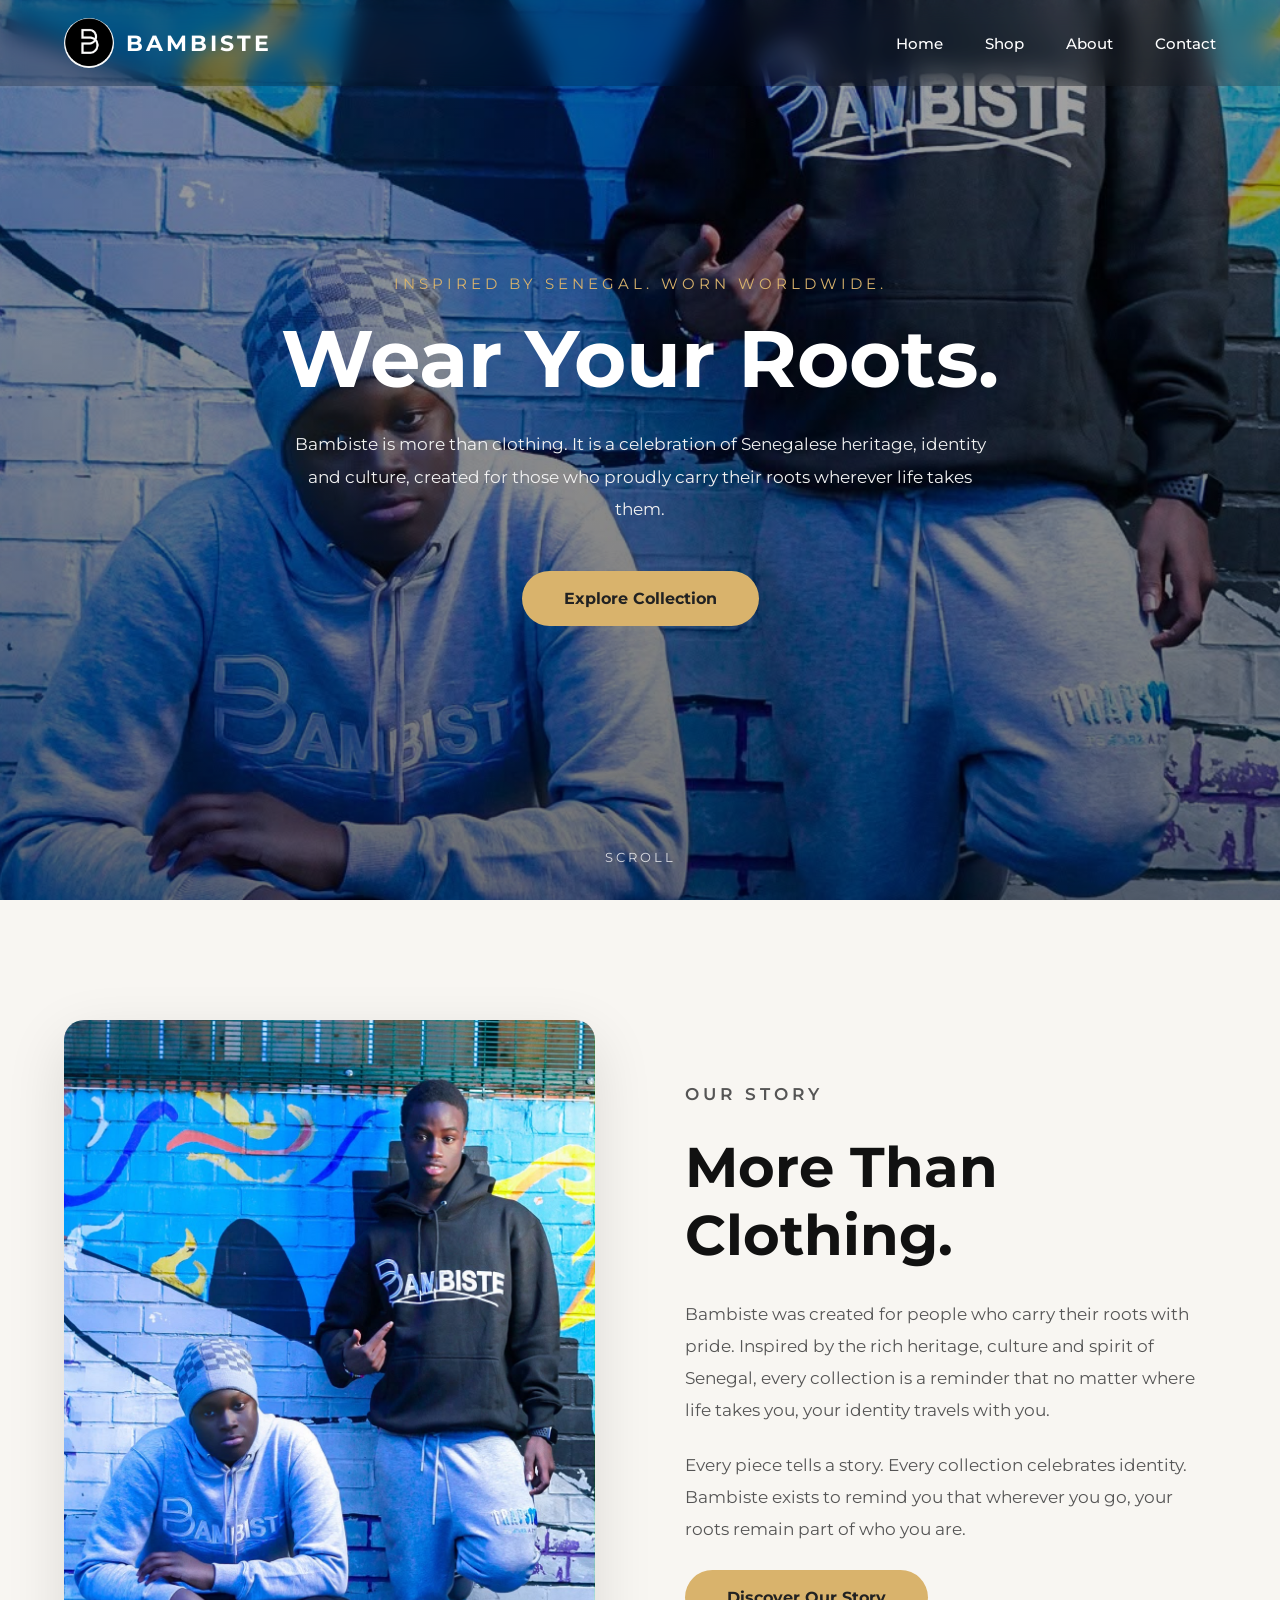
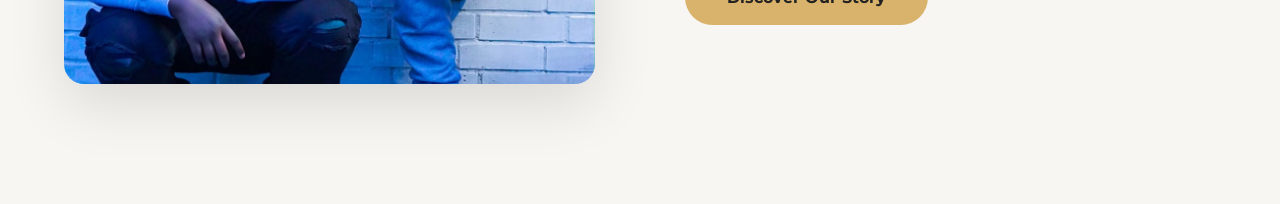
==== index.html @ e636d7ef "Add files via upload" ====
<!DOCTYPE html>
<html lang="en">

<head>

    <meta charset="UTF-8">
    <meta name="viewport" content="width=device-width, initial-scale=1.0">

    <title>Bambiste | Wear Your Roots</title>

    <link rel="stylesheet" href="style.css">

    <!-- Google Font -->
    <link rel="preconnect" href="https://fonts.googleapis.com">
    <link rel="preconnect" href="https://fonts.gstatic.com" crossorigin>

    <link href="https://fonts.googleapis.com/css2?family=Montserrat:wght@300;400;500;600;700;800&display=swap" rel="stylesheet">

</head>

<body>

    <!-- ==========================
         HEADER
    =========================== -->

    <header>

        <nav class="navbar">

            <a href="index.html" class="logo">

                <img src="logo.PNG" alt="Bambiste Logo">

                <span>BAMBISTE</span>

            </a>

            <ul class="nav-links">

                <li><a href="index.html">Home</a></li>

                <li><a href="shop.html">Shop</a></li>

                <li><a href="about.html">About</a></li>

                <li><a href="contact.html">Contact</a></li>

            </ul>

        </nav>

    </header>

    <main>

        <!-- ==========================
             HERO SECTION
        =========================== -->

        <section class="hero">

            <div class="hero-slider">

                <img src="pic10.JPG" class="active hero-top" alt="Bambiste Collection">

                <img src="pic9.JPG" class="hero-center" alt="Bambiste Collection">

                <img src="pic6.JPG" class="hero-left" alt="Bambiste Collection">

                <img src="pic2.JPG" class="hero-right" alt="Bambiste Collection">

            </div>

            <div class="hero-overlay"></div>

            <div class="hero-content">

                <p class="subtitle">
                    Inspired by Senegal. Worn Worldwide.
                </p>

                <h1>
                    Wear Your Roots.
                </h1>

                <p class="description">

                    Bambiste is more than clothing. It is a celebration of Senegalese heritage, identity and culture, created for those who proudly carry their roots wherever life takes them.

                </p>

                <a href="shop.html" class="btn">

                    Explore Collection

                </a>

            </div>

            <div class="scroll-indicator">

                Scroll

            </div>

        </section>

        <!-- ==========================
             OUR STORY
        =========================== -->

        <section class="story">

            <div class="story-container">

                <div class="story-image">

                    <img src="pic10.JPG" alt="Bambiste Story">

                </div>

                <div class="story-text">

                    <p class="section-subtitle">

                        OUR STORY

                    </p>

                    <h2>

                        More Than Clothing.

                    </h2>

                    <p>

                        Bambiste was created for people who carry their roots with pride. Inspired by the rich heritage, culture and spirit of Senegal, every collection is a reminder that no matter where life takes you, your identity travels with you.

                    </p>

                    <p>

                        Every piece tells a story. Every collection celebrates identity. Bambiste exists to remind you that wherever you go, your roots remain part of who you are.

                    </p>

                    <a href="about.html" class="btn">

                        Discover Our Story

                    </a>

                </div>

            </div>

        </section>

    </main>

    <script src="script.js"></script>

</body>

</html>
---- style.css ----
/* =====================================================
   BAMBISTE WEBSITE
   MAIN STYLESHEET
===================================================== */


/* =====================================================
   RESET
===================================================== */

*{
    margin:0;
    padding:0;
    box-sizing:border-box;
}

html{
    scroll-behavior:smooth;
}

body{
    font-family:'Montserrat',sans-serif;
    background:#f8f6f2;
    color:#222;
    overflow-x:hidden;
}

img{
    display:block;
    max-width:100%;
}

a{
    text-decoration:none;
}

ul{
    list-style:none;
}


/* =====================================================
   REUSABLE
===================================================== */

section{
    width:100%;
}

.btn{

    display:inline-flex;

    align-items:center;

    justify-content:center;

    padding:18px 42px;

    background:#d9b36c;

    color:#222;

    border-radius:50px;

    font-weight:700;

    transition:.35s ease;

}

.btn:hover{

    background:#fff;

    transform:translateY(-4px);

    box-shadow:0 12px 30px rgba(0,0,0,.15);

}


/* =====================================================
   HEADER
===================================================== */

header{

    position:fixed;

    top:0;
    left:0;

    width:100%;

    z-index:1000;

    background:rgba(0,0,0,.18);

    backdrop-filter:blur(12px);

    transition:.35s ease;

}

.navbar{

    width:90%;

    max-width:1300px;

    margin:auto;

    display:flex;

    justify-content:space-between;

    align-items:center;

    padding:18px 0;

}


/* =====================================================
   LOGO
===================================================== */

.logo{

    display:flex;

    align-items:center;

    gap:12px;

    color:#fff;

    font-size:1.35rem;

    font-weight:700;

    letter-spacing:3px;

}

.logo img{

    width:50px;

    height:50px;

    object-fit:cover;

    border-radius:50%;

    transition:.35s ease;

}

.logo:hover img{

    transform:rotate(8deg) scale(1.08);

}


/* =====================================================
   NAVIGATION
===================================================== */

.nav-links{

    display:flex;

    align-items:center;

    gap:42px;

}

.nav-links a{

    position:relative;

    color:#fff;

    font-size:.95rem;

    font-weight:500;

    transition:.3s ease;

}

.nav-links a:hover{

    color:#d9b36c;

}

.nav-links a::after{

    content:"";

    position:absolute;

    left:0;

    bottom:-6px;

    width:0;

    height:2px;

    background:#d9b36c;

    transition:.3s;

}

.nav-links a:hover::after{

    width:100%;

}


/* =====================================================
   HERO
===================================================== */

.hero{

    position:relative;

    min-height:100vh;

    display:flex;

    justify-content:center;

    align-items:center;

    overflow:hidden;

}


/* =====================================================
   HERO SLIDER
===================================================== */

.hero-slider{

    position:absolute;

    inset:0;

}

.hero-slider img{

    position:absolute;

    inset:0;

    width:100%;

    height:100%;

    object-fit:cover;

    object-position:center center;

    opacity:0;

    transform:scale(1);

    transition:
        opacity 1.2s ease,
        transform 6s ease;

}

.hero-slider img.active{

    opacity:1;

    transform:scale(1.06);

}


/* Individual image positioning */

.hero-top{

    object-position:center 15%;

}

.hero-center{

    object-position:center center;

}

.hero-left{

    object-position:left center;

}

.hero-right{

    object-position:right center;

}


/* =====================================================
   HERO OVERLAY
===================================================== */

.hero-overlay{

    position:absolute;

    inset:0;

    background:linear-gradient(

        rgba(0,0,0,.35),

        rgba(0,0,0,.55)

    );

}


/* =====================================================
   HERO CONTENT
===================================================== */

.hero-content{

    position:relative;

    z-index:5;

    width:90%;

    max-width:850px;

    text-align:center;

    color:#fff;

}

.subtitle{

    margin-bottom:22px;

    color:#d9b36c;

    font-size:.95rem;

    letter-spacing:4px;

    text-transform:uppercase;

}

.hero h1{

    font-size:clamp(3rem,7vw,5rem);

    line-height:1.1;

    margin-bottom:25px;

}

.description{

    max-width:700px;

    margin:0 auto 45px;

    line-height:1.9;

    font-size:1.08rem;

    color:#f2f2f2;

}


/* =====================================================
   SCROLL INDICATOR
===================================================== */

.scroll-indicator{

    position:absolute;

    bottom:35px;

    left:50%;

    transform:translateX(-50%);

    color:#fff;

    font-size:.8rem;

    letter-spacing:3px;

    text-transform:uppercase;

    z-index:5;

    opacity:.8;

}

/* =====================================================
   OUR STORY
===================================================== */

.story{

    padding:120px 0;

    background:#f8f6f2;

}

.story-container{

    width:90%;

    max-width:1300px;

    margin:auto;

    display:grid;

    grid-template-columns:1fr 1fr;

    gap:90px;

    align-items:center;

}

.story-image{

    position:relative;

    overflow:hidden;

    border-radius:20px;

    box-shadow:0 20px 60px rgba(0,0,0,.12);

}

.story-image img{

    width:100%;

    aspect-ratio:4/5;

    object-fit:cover;

    object-position:center top;

    transition:transform .7s ease;

}

.story-image:hover img{

    transform:scale(1.05);

}

.story-text{

    max-width:560px;

}

.section-subtitle{

    display:inline-block;

    color:#d9b36c;

    text-transform:uppercase;

    letter-spacing:4px;

    font-size:.9rem;

    font-weight:600;

    margin-bottom:18px;

}

.story-text h2{

    font-size:clamp(2.5rem,5vw,3.5rem);

    color:#111;

    line-height:1.2;

    margin-bottom:30px;

}

.story-text p{

    color:#555;

    font-size:1.05rem;

    line-height:1.9;

    margin-bottom:24px;

}


/* =====================================================
   FUTURE SECTIONS
===================================================== */

.section{

    padding:120px 0;

}

.container{

    width:90%;

    max-width:1300px;

    margin:auto;

}


/* =====================================================
   SCROLLBAR
===================================================== */

::-webkit-scrollbar{

    width:10px;

}

::-webkit-scrollbar-track{

    background:#efefef;

}

::-webkit-scrollbar-thumb{

    background:#d9b36c;

    border-radius:20px;

}

::-webkit-scrollbar-thumb:hover{

    background:#bf9850;

}


/* =====================================================
   SELECTION
===================================================== */

::selection{

    background:#d9b36c;

    color:#fff;

}

/* =====================================================
   ABOUT PAGE
===================================================== */

/* ==========================
   ABOUT HERO
========================== */

.about-hero{

    position:relative;

    min-height:75vh;

    display:flex;

    justify-content:center;

    align-items:center;

    text-align:center;

    color:#fff;

    background:
    linear-gradient(rgba(0,0,0,.55),rgba(0,0,0,.55)),
    url("images/about/about-hero.jpg") center center/cover;

}

.about-content{

    width:90%;

    max-width:850px;

    position:relative;

    z-index:2;

}

.about-content h1{

    font-size:clamp(3rem,7vw,5rem);

    line-height:1.15;

    margin:25px 0;

}

.about-content p{

    font-size:1.1rem;

    line-height:1.9;

    color:#f4f4f4;

}

/* ==========================
   ABOUT STORY
========================== */

.about-story{

    padding:120px 0;

}

.about-grid{

    display:grid;

    grid-template-columns:1fr 1fr;

    gap:80px;

    align-items:center;

}

.about-image{

    overflow:hidden;

    border-radius:20px;

    box-shadow:0 18px 45px rgba(0,0,0,.12);

}

.about-image img{

    width:100%;

    display:block;

    transition:.6s ease;

}

.about-image:hover img{

    transform:scale(1.05);

}

.about-text h2{

    font-size:clamp(2.4rem,5vw,3.5rem);

    margin-bottom:30px;

    color:#111;

}

.about-text p{

    color:#555;

    line-height:1.9;

    margin-bottom:22px;

    font-size:1.05rem;

}

/* ==========================
   PURPOSE & MISSION
========================== */

.about-purpose,
.mission{

    padding:100px 0;

    background:#fff;

}

.purpose-text{

    max-width:850px;

    margin:auto;

    text-align:center;

}

.purpose-text p{

    font-size:1.15rem;

    line-height:2;

    color:#555;

    margin-bottom:22px;

}

/* ==========================
   VALUES
========================== */

.values{

    padding:120px 0;

    background:#f8f6f2;

}

.values-grid{

    display:grid;

    grid-template-columns:repeat(3,1fr);

    gap:35px;

}

.value-card{

    background:#fff;

    padding:45px 35px;

    border-radius:20px;

    text-align:center;

    transition:.35s;

    box-shadow:0 10px 30px rgba(0,0,0,.08);

}

.value-card:hover{

    transform:translateY(-10px);

}

.value-card h3{

    font-size:1.5rem;

    margin-bottom:18px;

    color:#222;

}

.value-card p{

    color:#666;

    line-height:1.8;

}

/* ==========================
   FINAL CTA
========================== */

.about-cta{

    padding:140px 0;

    text-align:center;

    background:#111;

    color:#fff;

}

.about-cta h2{

    font-size:clamp(2.5rem,5vw,4rem);

    margin:20px 0;

    line-height:1.2;

}

.about-cta p{

    max-width:700px;

    margin:0 auto 40px;

    color:#ddd;

    line-height:1.9;

}

/* =====================================================
   CONTACT PAGE
===================================================== */

/* ==========================
   CONTACT HERO
========================== */

.contact-hero{

    position:relative;

    min-height:70vh;

    display:flex;

    justify-content:center;

    align-items:center;

    text-align:center;

    color:#fff;

    background:
    linear-gradient(rgba(0,0,0,.55),rgba(0,0,0,.55)),
    url("images/contact/contact-hero.jpg") center center/cover;

}

.contact-content{

    width:90%;

    max-width:800px;

    position:relative;

    z-index:2;

}

.contact-content h1{

    font-size:clamp(3rem,7vw,5rem);

    margin:20px 0;

    line-height:1.15;

}

.contact-content p{

    color:#f2f2f2;

    line-height:1.9;

    font-size:1.05rem;

}


/* ==========================
   CONTACT SECTION
========================== */

.contact-section{

    padding:120px 0;

    background:#f8f6f2;

}

.contact-grid{

    display:grid;

    grid-template-columns:1fr 1fr;

    gap:70px;

    align-items:start;

}

.contact-intro{

    color:#666;

    line-height:1.9;

    margin-bottom:40px;

}


/* ==========================
   CONTACT CARDS
========================== */

.info-cards{

    display:flex;

    flex-direction:column;

    gap:25px;

}

.info-card{

    background:#fff;

    padding:30px;

    border-radius:20px;

    box-shadow:0 10px 30px rgba(0,0,0,.08);

    transition:.35s;

}

.info-card:hover{

    transform:translateY(-8px);

}

.info-icon{

    font-size:2rem;

    margin-bottom:15px;

}

.info-card h3{

    margin-bottom:10px;

    color:#111;

}

.info-card p{

    color:#666;

    line-height:1.8;

}


/* ==========================
   CONTACT FORM
========================== */

.contact-form{

    background:#fff;

    padding:40px;

    border-radius:20px;

    box-shadow:0 12px 35px rgba(0,0,0,.08);

}

.input-group{

    margin-bottom:22px;

}

.contact-form input,
.contact-form textarea{

    width:100%;

    padding:16px 18px;

    border:1px solid #ddd;

    border-radius:12px;

    font-family:'Montserrat',sans-serif;

    font-size:1rem;

    transition:.3s;

    background:#fff;

}

.contact-form textarea{

    resize:vertical;

    min-height:160px;

}

.contact-form input:focus,
.contact-form textarea:focus{

    outline:none;

    border-color:#d9b36c;

    box-shadow:0 0 0 3px rgba(217,179,108,.15);

}

.contact-form .btn{

    width:100%;

}


/* ==========================
   SOCIAL SECTION
========================== */

.contact-social{

    padding:120px 0;

    text-align:center;

    background:#fff;

}

.contact-social h2{

    font-size:clamp(2.4rem,5vw,3.5rem);

    margin:20px 0;

}

.contact-social p{

    max-width:700px;

    margin:0 auto 40px;

    color:#666;

    line-height:1.8;

}

.social-links{

    display:flex;

    justify-content:center;

    gap:25px;

    flex-wrap:wrap;

}

.social-links a{

    padding:14px 28px;

    border:2px solid #d9b36c;

    border-radius:40px;

    color:#222;

    font-weight:600;

    transition:.35s;

}

.social-links a:hover{

    background:#d9b36c;

    color:#fff;

}


/* ==========================
   FINAL QUOTE
========================== */

.contact-quote{

    position:relative;

    min-height:55vh;

    display:flex;

    justify-content:center;

    align-items:center;

    text-align:center;

    color:#fff;

    background:
    linear-gradient(rgba(0,0,0,.60),rgba(0,0,0,.60)),
    url("images/contact/contact-quote.jpg") center center/cover;

}

.quote-content{

    width:90%;

    max-width:800px;

    position:relative;

    z-index:2;

}

.quote-content h2{

    font-size:clamp(2.5rem,5vw,4rem);

    line-height:1.3;

    margin-bottom:25px;

}

.quote-content p{

    font-size:1.2rem;

    letter-spacing:2px;

    text-transform:uppercase;

}

/* =====================================================
   SHOP PAGE
===================================================== */

.shop-hero{

    height:60vh;

    min-height:450px;

    display:flex;

    justify-content:center;

    align-items:center;

    text-align:center;

    background:linear-gradient(rgba(0,0,0,.55),rgba(0,0,0,.55)),
    url("../images/hero/hero1.jpg") center center/cover;

    color:#fff;

}

.shop-hero-content{

    width:90%;

    max-width:800px;

}

.shop-hero h1{

    font-size:clamp(3rem,7vw,5rem);

    margin:20px 0;

}

.shop-hero p{

    line-height:1.8;

}


/* ==========================
   SECTION HEADINGS
========================== */

.section-heading{

    text-align:center;

    margin-bottom:70px;

}

.section-heading h2{

    font-size:2.8rem;

    margin:15px 0;

}

.section-description{

    max-width:650px;

    margin:auto;

    color:#666;

    line-height:1.8;

}


/* ==========================
   CATEGORIES
========================== */

.categories{

    padding:120px 0;

}

.category-grid{

    display:grid;

    grid-template-columns:repeat(3,1fr);

    gap:30px;

}

.category-card{

    position:relative;

    overflow:hidden;

    border-radius:20px;

    cursor:pointer;

}

.category-card img{

    width:100%;

    height:500px;

    object-fit:cover;

    transition:.6s;

}

.category-card:hover img{

    transform:scale(1.08);

}

.category-overlay{

    position:absolute;

    inset:0;

    background:linear-gradient(to top,rgba(0,0,0,.7),transparent);

    display:flex;

    flex-direction:column;

    justify-content:flex-end;

    padding:35px;

}

.category-overlay h3{

    color:#fff;

    font-size:2rem;

    margin-bottom:10px;

}

.category-overlay a{

    color:#d9b36c;

    font-weight:600;

}


/* ==========================
   PRODUCTS
========================== */

.featured-products{

    padding:0 0 120px;

}

.product-grid{

    display:grid;

    grid-template-columns:repeat(3,1fr);

    gap:35px;

}

.product-card{

    background:#fff;

    border-radius:20px;

    overflow:hidden;

    text-align:center;

    transition:.35s;

    box-shadow:0 8px 30px rgba(0,0,0,.08);

}

.product-card:hover{

    transform:translateY(-10px);

}

.product-card img{

    width:100%;

    height:380px;

    object-fit:cover;

}

.product-card h3{

    margin:25px 0 10px;

}

.price{

    color:#d9b36c;

    font-weight:700;

    margin-bottom:25px;

}

.product-card .btn{

    margin-bottom:30px;

}


/* =====================================================
   RESPONSIVE
===================================================== */

@media (max-width:1100px){

    .hero h1{

        font-size:4rem;

    }

    .story-container{

        gap:60px;

    }

}


@media (max-width:900px){

    .navbar{

        padding:16px 0;

    }

    .nav-links{

        gap:24px;

    }

    .hero{

        min-height:90vh;

    }

    .hero h1{

        font-size:3.2rem;

    }

    .description{

        font-size:1rem;

    }

    .story-container{

        grid-template-columns:1fr;

        gap:50px;

        text-align:center;

    }

    .story-text{

        max-width:100%;

    }

    .story-image{

        max-width:550px;

        margin:auto;

    }
    .category-grid,

    .product-grid{

        grid-template-columns:1fr;

    }

    .about-grid{

    grid-template-columns:1fr;

    text-align:center;

}

.values-grid{

    grid-template-columns:1fr;

}
.contact-grid{

    grid-template-columns:1fr;

}

.contact-info{

    text-align:center;

}

.contact-form{

    padding:30px;

}

}


@media (max-width:768px){

    .navbar{

        flex-direction:column;

        gap:18px;

    }

    .logo{

        font-size:1.2rem;

    }

    .logo img{

        width:44px;

        height:44px;

    }

    .nav-links{

        flex-wrap:wrap;

        justify-content:center;

        gap:18px;

    }

    .hero{

        min-height:85vh;

    }

    .hero h1{

        font-size:2.7rem;

    }

    .subtitle{

        font-size:.8rem;

        letter-spacing:3px;

    }

    .description{

        line-height:1.8;

    }

    .btn{

        padding:16px 34px;

    }

    .story{

        padding:90px 0;

    }

}


@media (max-width:480px){

    .hero{

        min-height:80vh;

    }

    .hero-content{

        width:92%;

    }

    .hero h1{

        font-size:2.2rem;

    }

    .description{

        font-size:.95rem;

    }

    .story{

        padding:80px 0;

    }

    .story-text h2{

        font-size:2rem;

    }

    .story-text p{

        font-size:1rem;

    }

    .scroll-indicator{

        display:none;

    }

}
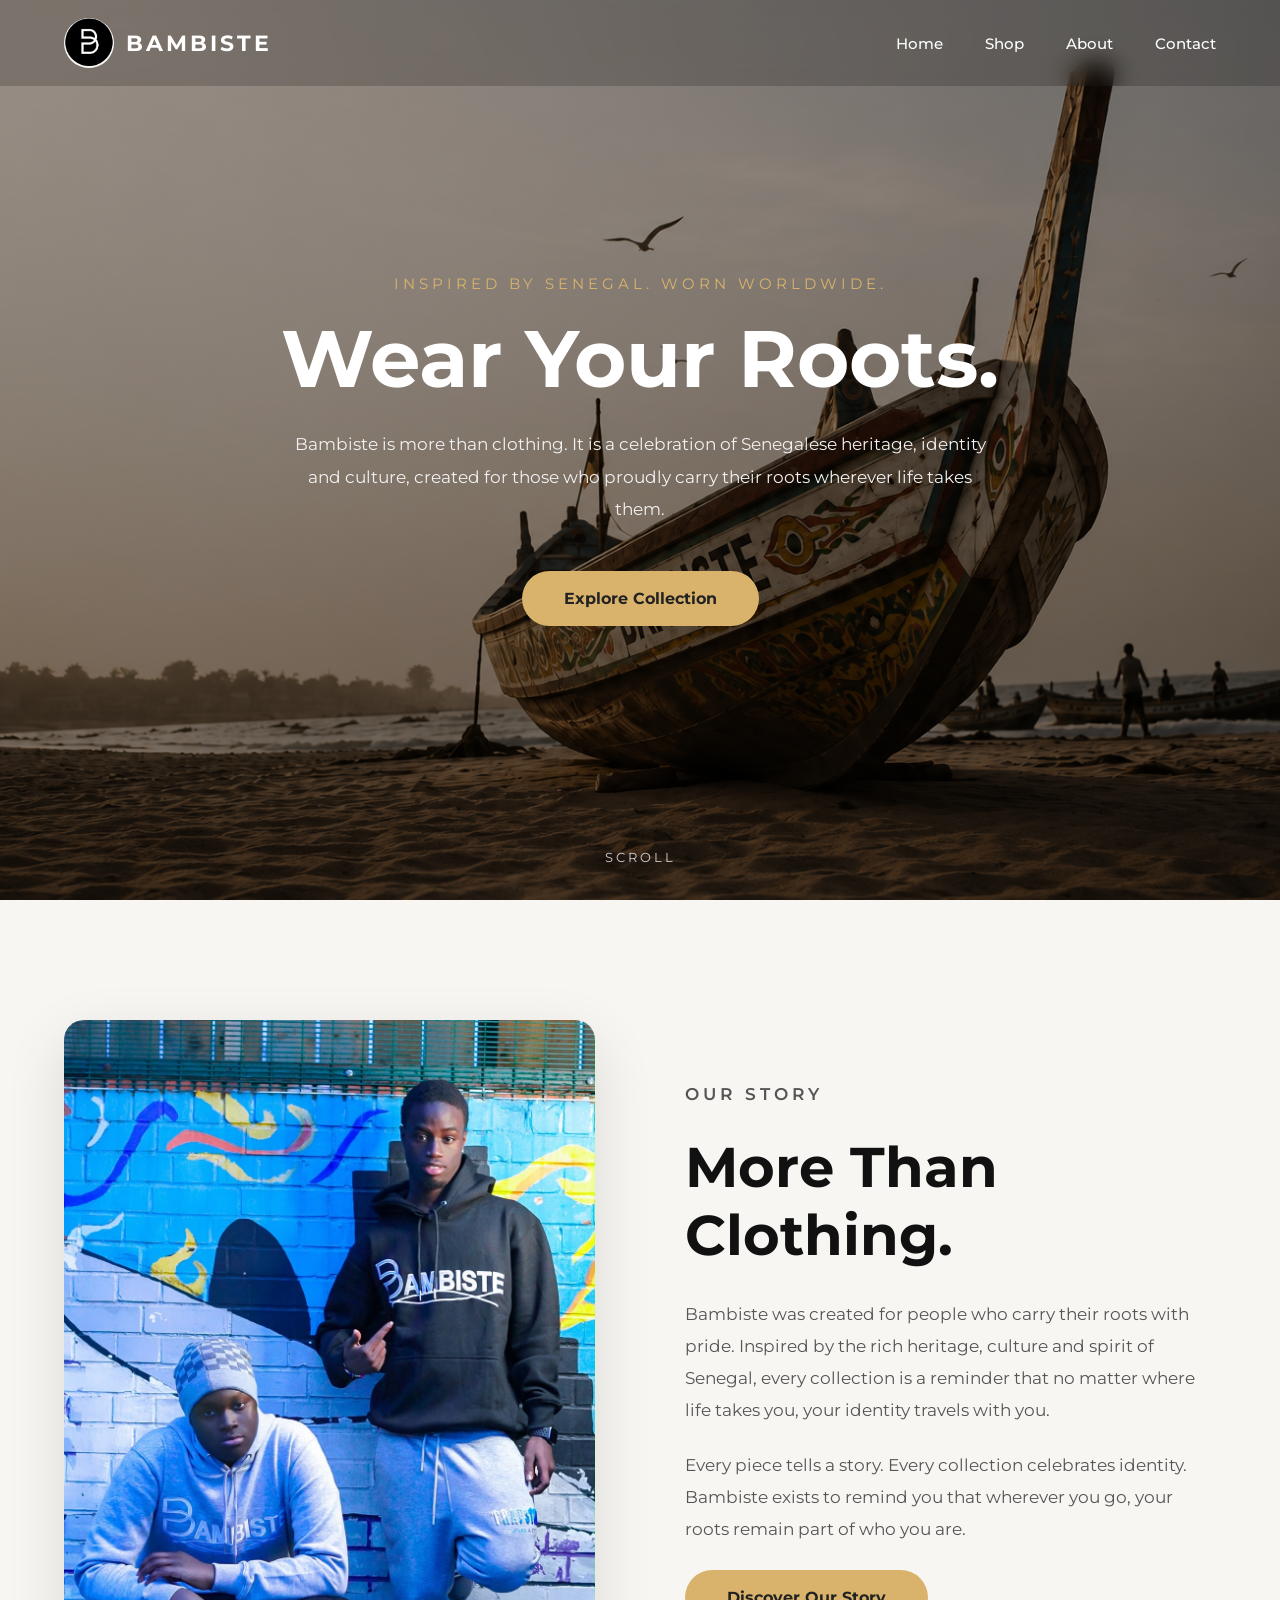
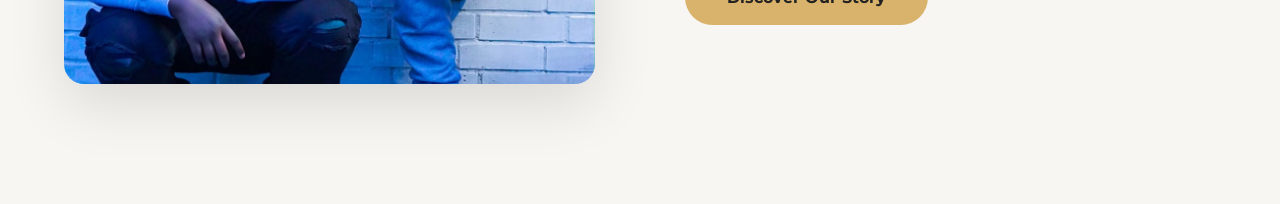
==== commit 119382d7: "Update index.html" ====
--- a/index.html
+++ b/index.html
@@ -62,13 +62,7 @@
 
             <div class="hero-slider">
 
-                <img src="pic10.JPG" class="active hero-top" alt="Bambiste Collection">
-
-                <img src="pic9.JPG" class="hero-center" alt="Bambiste Collection">
-
-                <img src="pic6.JPG" class="hero-left" alt="Bambiste Collection">
-
-                <img src="pic2.JPG" class="hero-right" alt="Bambiste Collection">
+                <img src="gal.PNG" class="active hero-top" alt="Bambiste Collection">
 
             </div>
 
@@ -164,4 +158,4 @@
 
 </body>
 
-</html>+</html>
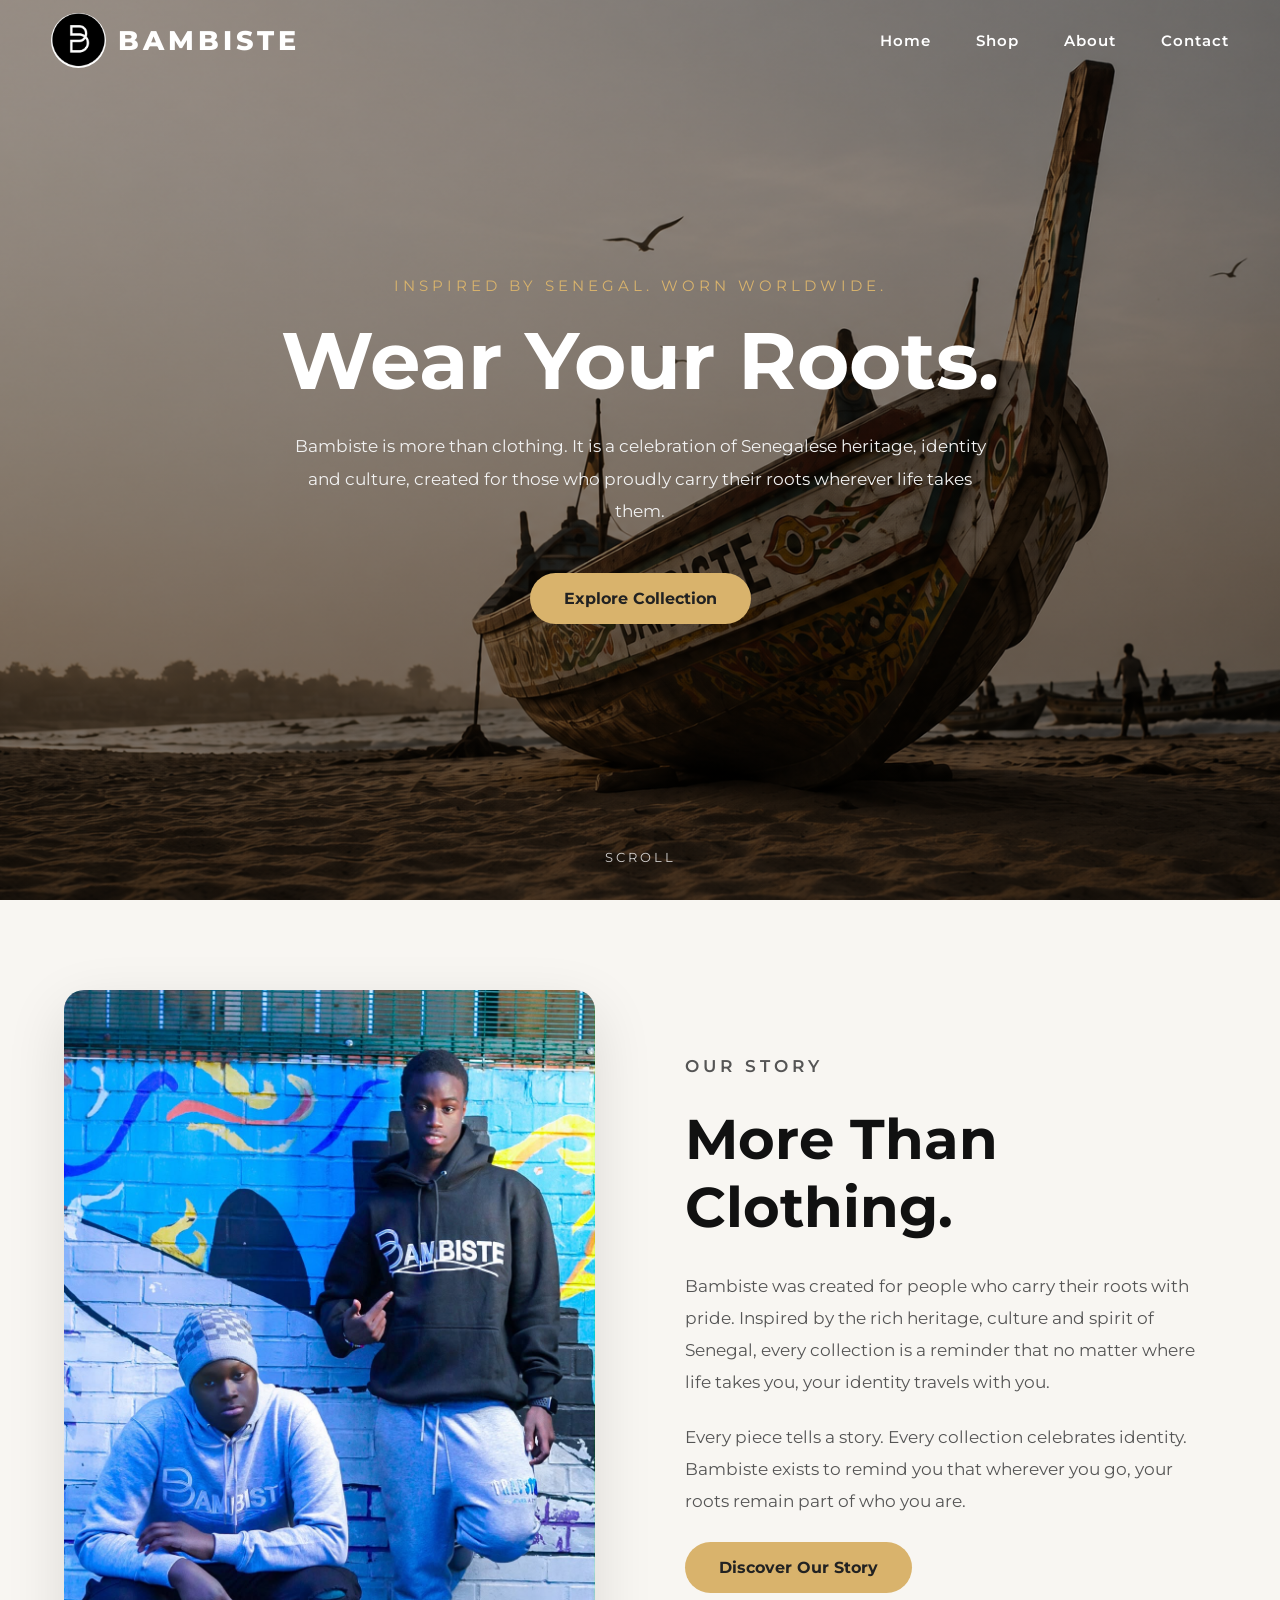
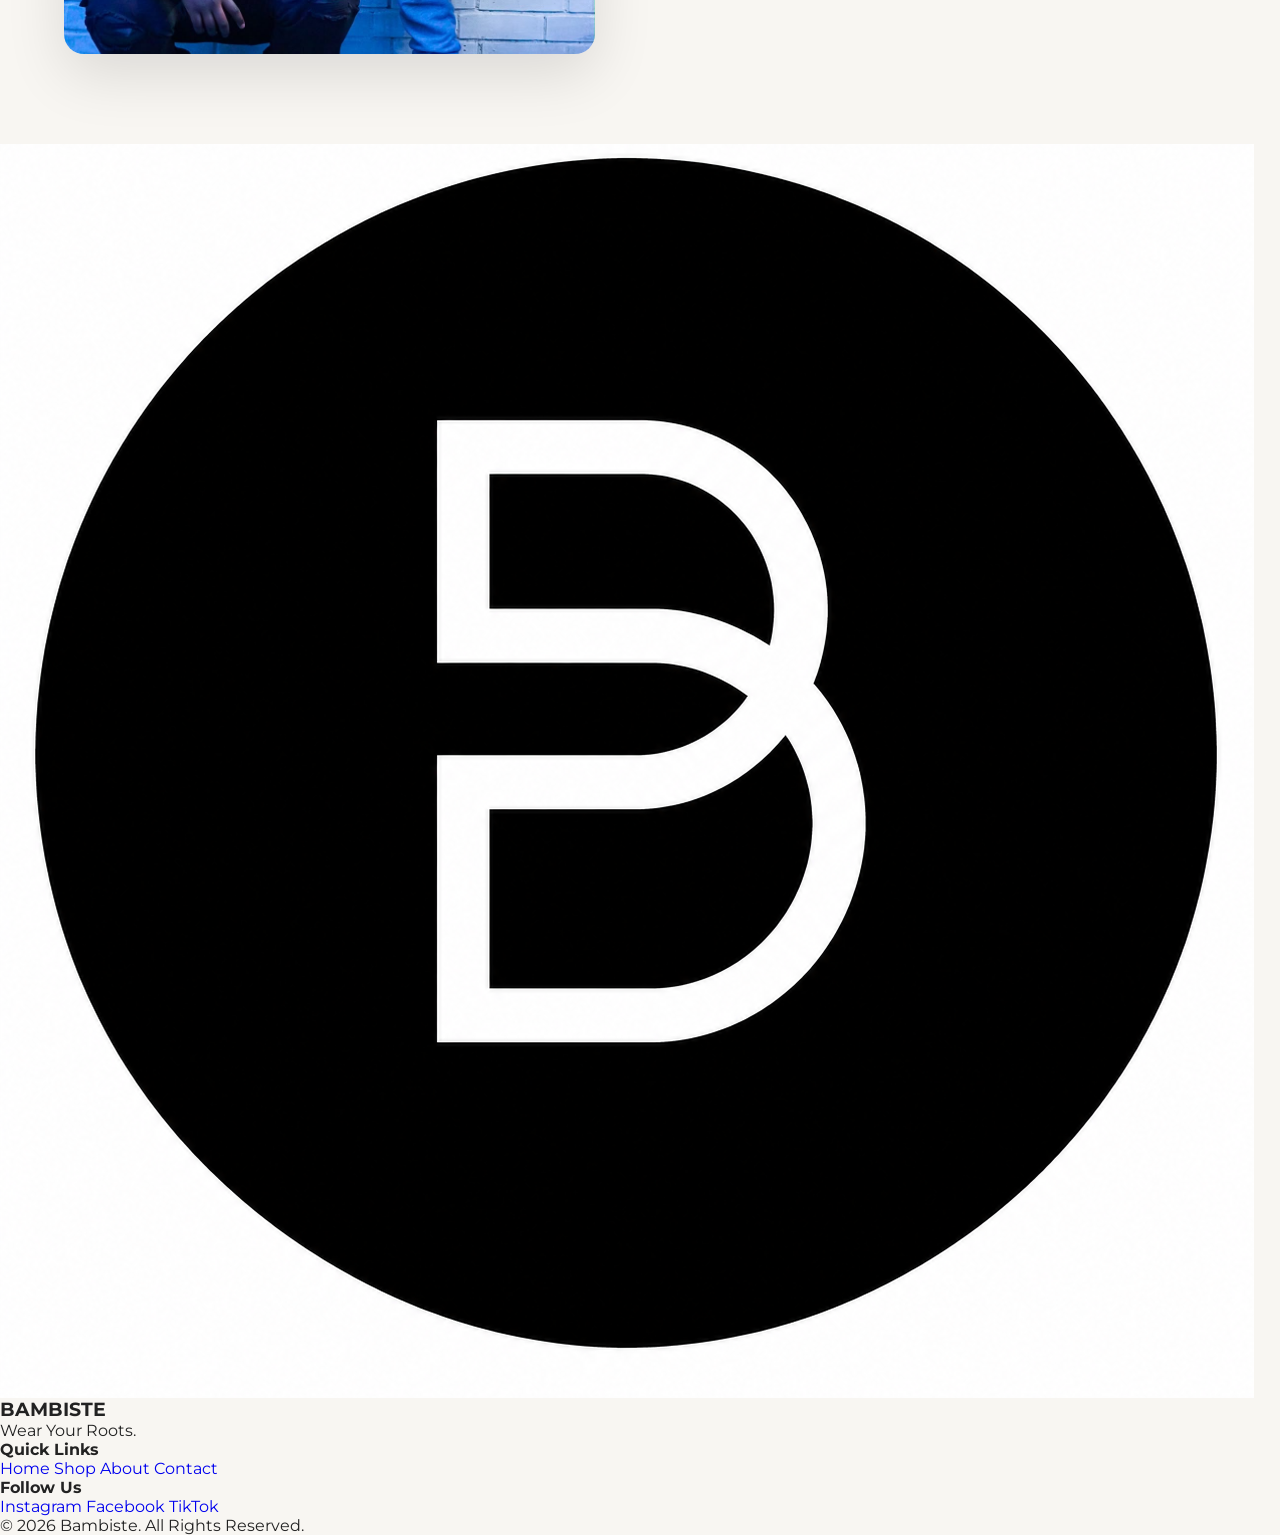
==== commit 05d45160: "Update index.html" ====
--- a/index.html
+++ b/index.html
@@ -153,6 +153,61 @@
         </section>
 
     </main>
+    <!-- ==========================================
+     FOOTER
+========================================== -->
+
+<footer class="footer">
+
+    <div class="footer-container">
+
+        <div class="footer-logo">
+
+            <img src="logo.PNG" alt="Bambiste Logo">
+
+            <h3>BAMBISTE</h3>
+
+            <p>
+                Wear Your Roots.
+            </p>
+
+        </div>
+
+        <div class="footer-links">
+
+            <h4>Quick Links</h4>
+
+            <a href="index.html">Home</a>
+
+            <a href="shop.html">Shop</a>
+
+            <a href="about.html">About</a>
+
+            <a href="contact.html">Contact</a>
+
+        </div>
+
+        <div class="footer-social">
+
+            <h4>Follow Us</h4>
+
+            <a href="https://www.instagram.com/bambiste___?igsh=OXBtdjVzZnRkYjZu"><i class="fab fa-instagram"></i> Instagram</a>
+
+            <a href="https://www.facebook.com/share/1GH1LN5T4Q/?mibextid=wwXIfr"><i class="fab fa-facebook-f"></i> Facebook</a>
+
+            <a href="https://www.tiktok.com/@bambiste___?_r=1&_t=ZN-988uR4INRzy"><i class="fab fa-tiktok"></i> TikTok</a>
+
+        </div>
+
+    </div>
+
+    <div class="footer-bottom">
+
+        © 2026 Bambiste. All Rights Reserved.
+
+    </div>
+
+</footer>
 
     <script src="script.js"></script>
 
--- a/style.css
+++ b/style.css
@@ -1,8 +1,7 @@
-/* =====================================================
+ /* =====================================================
    BAMBISTE WEBSITE
    MAIN STYLESHEET
 ===================================================== */
-
 
 /* =====================================================
    RESET
@@ -38,7 +37,6 @@
     list-style:none;
 }
 
-
 /* =====================================================
    REUSABLE
 ===================================================== */
@@ -78,144 +76,142 @@
     box-shadow:0 12px 30px rgba(0,0,0,.15);
 
 }
-
-
-/* =====================================================
+/* =====================================
    HEADER
-===================================================== */
+===================================== */
 
 header{
-
     position:fixed;
-
     top:0;
     left:0;
-
     width:100%;
-
     z-index:1000;
-
-    background:rgba(0,0,0,.18);
-
-    backdrop-filter:blur(12px);
-
     transition:.35s ease;
-
+}
+
+header.scrolled{
+    background:#fff;
+    box-shadow:0 10px 30px rgba(0,0,0,.08);
 }
 
 .navbar{
 
-    width:90%;
-
-    max-width:1300px;
+    width:92%;
+    max-width:1400px;
 
     margin:auto;
 
+    height:80px;
+
     display:flex;
-
+    align-items:center;
     justify-content:space-between;
 
+}
+
+.logo{
+
+    display:flex;
     align-items:center;
-
-    padding:18px 0;
-
-}
-
-
-/* =====================================================
-   LOGO
-===================================================== */
-
-.logo{
+    
+
+
+}
+
+.logo,
+.logo:link,
+.logo:visited{
+    color:#ffffff;
+}
+
+.logo span{
+
+    color:#ffffff;
+
+    font-size:1.7rem;
+
+    font-weight:800;
+
+    letter-spacing:4px;
+
+    margin-left:12px;
+
+    text-transform:uppercase;
+
+}
+
+.logo img{
+
+    width:55px;
+    height:55px;
+
+    border-radius:50%;
+
+    object-fit:cover;
+
+    transition:.3s;
+
+}
+
+.logo:hover img{
+
+    transform:scale(1.08);
+
+}
+
+.nav-links{
 
     display:flex;
 
     align-items:center;
 
-    gap:12px;
+    gap:45px;
+
+}
+
+.nav-links a{
 
     color:#fff;
 
-    font-size:1.35rem;
-
-    font-weight:700;
-
-    letter-spacing:3px;
-
-}
-
-.logo img{
-
-    width:50px;
-
-    height:50px;
-
-    object-fit:cover;
-
-    border-radius:50%;
-
-    transition:.35s ease;
-
-}
-
-.logo:hover img{
-
-    transform:rotate(8deg) scale(1.08);
-
-}
-
-
-/* =====================================================
-   NAVIGATION
-===================================================== */
-
-.nav-links{
-
-    display:flex;
-
-    align-items:center;
-
-    gap:42px;
-
-}
-
-.nav-links a{
+    font-size:.95rem;
+
+    font-weight:600;
+
+    letter-spacing:1px;
 
     position:relative;
 
-    color:#fff;
-
-    font-size:.95rem;
-
-    font-weight:500;
-
-    transition:.3s ease;
+    transition:.3s;
+
+}
+
+header.scrolled .nav-links a{
+
+    color:#222;
+
+}
+
+.nav-links a::after{
+
+    content:"";
+
+    position:absolute;
+
+    left:0;
+    bottom:-6px;
+
+    width:0;
+    height:2px;
+
+    background:#d9b36c;
+
+    transition:.3s;
 
 }
 
 .nav-links a:hover{
 
     color:#d9b36c;
-
-}
-
-.nav-links a::after{
-
-    content:"";
-
-    position:absolute;
-
-    left:0;
-
-    bottom:-6px;
-
-    width:0;
-
-    height:2px;
-
-    background:#d9b36c;
-
-    transition:.3s;
 
 }
 
@@ -246,7 +242,6 @@
 
 }
 
-
 /* =====================================================
    HERO SLIDER
 ===================================================== */
@@ -291,7 +286,6 @@
 
 }
 
-
 /* Individual image positioning */
 
 .hero-top{
@@ -317,7 +311,6 @@
     object-position:right center;
 
 }
-
 
 /* =====================================================
    HERO OVERLAY
@@ -339,7 +332,6 @@
 
 }
 
-
 /* =====================================================
    HERO CONTENT
 ===================================================== */
@@ -398,7 +390,6 @@
 
 }
 
-
 /* =====================================================
    SCROLL INDICATOR
 ===================================================== */
@@ -537,7 +528,6 @@
 
 }
 
-
 /* =====================================================
    FUTURE SECTIONS
 ===================================================== */
@@ -558,7 +548,6 @@
 
 }
 
-
 /* =====================================================
    SCROLLBAR
 ===================================================== */
@@ -589,7 +578,6 @@
 
 }
 
-
 /* =====================================================
    SELECTION
 ===================================================== */
@@ -628,7 +616,7 @@
 
     background:
     linear-gradient(rgba(0,0,0,.55),rgba(0,0,0,.55)),
-    url("images/about/about-hero.jpg") center center/cover;
+    url("statue1.png") center center/cover;
 
 }
 
@@ -895,7 +883,7 @@
 
     background:
     linear-gradient(rgba(0,0,0,.55),rgba(0,0,0,.55)),
-    url("images/contact/contact-hero.jpg") center center/cover;
+    url("tree.JPG") center center/cover;
 
 }
 
@@ -930,7 +918,6 @@
     font-size:1.05rem;
 
 }
-
 
 /* ==========================
    CONTACT SECTION
@@ -966,7 +953,6 @@
 
 }
 
-
 /* ==========================
    CONTACT CARDS
 ========================== */
@@ -1025,7 +1011,6 @@
 
 }
 
-
 /* ==========================
    CONTACT FORM
 ========================== */
@@ -1094,7 +1079,6 @@
 
 }
 
-
 /* ==========================
    SOCIAL SECTION
 ========================== */
@@ -1165,7 +1149,6 @@
 
 }
 
-
 /* ==========================
    FINAL QUOTE
 ========================== */
@@ -1188,7 +1171,7 @@
 
     background:
     linear-gradient(rgba(0,0,0,.60),rgba(0,0,0,.60)),
-    url("images/contact/contact-quote.jpg") center center/cover;
+    url("gal.PNG") center center/cover;
 
 }
 
@@ -1243,7 +1226,7 @@
     text-align:center;
 
     background:linear-gradient(rgba(0,0,0,.55),rgba(0,0,0,.55)),
-    url("../images/hero/hero1.jpg") center center/cover;
+    url("car.jpg") center center/cover;
 
     color:#fff;
 
@@ -1270,7 +1253,6 @@
     line-height:1.8;
 
 }
-
 
 /* ==========================
    SECTION HEADINGS
@@ -1304,7 +1286,6 @@
 
 }
 
-
 /* ==========================
    CATEGORIES
 ========================== */
@@ -1391,7 +1372,6 @@
 
 }
 
-
 /* ==========================
    PRODUCTS
 ========================== */
@@ -1466,7 +1446,6 @@
 
 }
 
-
 /* =====================================================
    RESPONSIVE
 ===================================================== */
@@ -1487,7 +1466,6 @@
 
 }
 
-
 @media (max-width:900px){
 
     .navbar{
@@ -1584,110 +1562,90 @@
 
 }
 
-
 @media (max-width:768px){
 
     .navbar{
 
+        height:auto;
+
+        padding:18px 0;
+
         flex-direction:column;
 
-        gap:18px;
-
     }
 
     .logo{
 
-        font-size:1.2rem;
-
-    }
-
-    .logo img{
-
-        width:44px;
-
-        height:44px;
+        margin-bottom:15px;
 
     }
 
     .nav-links{
 
+        justify-content:center;
+
         flex-wrap:wrap;
 
-        justify-content:center;
-
-        gap:18px;
-
-    }
+        gap:22px;
+
+    }
+
+    .hero h1{
+
+        font-size:2.7rem;
+
+    }
+
+    .description{
+
+        font-size:1rem;
+
+    }
+
+}
+
+
+    .btn{
+
+        padding:16px 34px;
+
+    }
+
+    .story{
+
+        padding:90px 0;
+
+    }
+
+
+@media (max-width:480px){
 
     .hero{
 
-        min-height:85vh;
+        min-height:80vh;
+
+    }
+
+    .hero-content{
+
+        width:92%;
 
     }
 
     .hero h1{
 
-        font-size:2.7rem;
-
-    }
-
-    .subtitle{
-
-        font-size:.8rem;
-
-        letter-spacing:3px;
+        font-size:2.2rem;
 
     }
 
     .description{
 
-        line-height:1.8;
-
-    }
-
-    .btn{
-
-        padding:16px 34px;
+        font-size:.95rem;
 
     }
 
     .story{
 
-        padding:90px 0;
-
-    }
-
-}
-
-
-@media (max-width:480px){
-
-    .hero{
-
-        min-height:80vh;
-
-    }
-
-    .hero-content{
-
-        width:92%;
-
-    }
-
-    .hero h1{
-
-        font-size:2.2rem;
-
-    }
-
-    .description{
-
-        font-size:.95rem;
-
-    }
-
-    .story{
-
         padding:80px 0;
 
     }
@@ -1710,4 +1668,4 @@
 
     }
 
-}+}
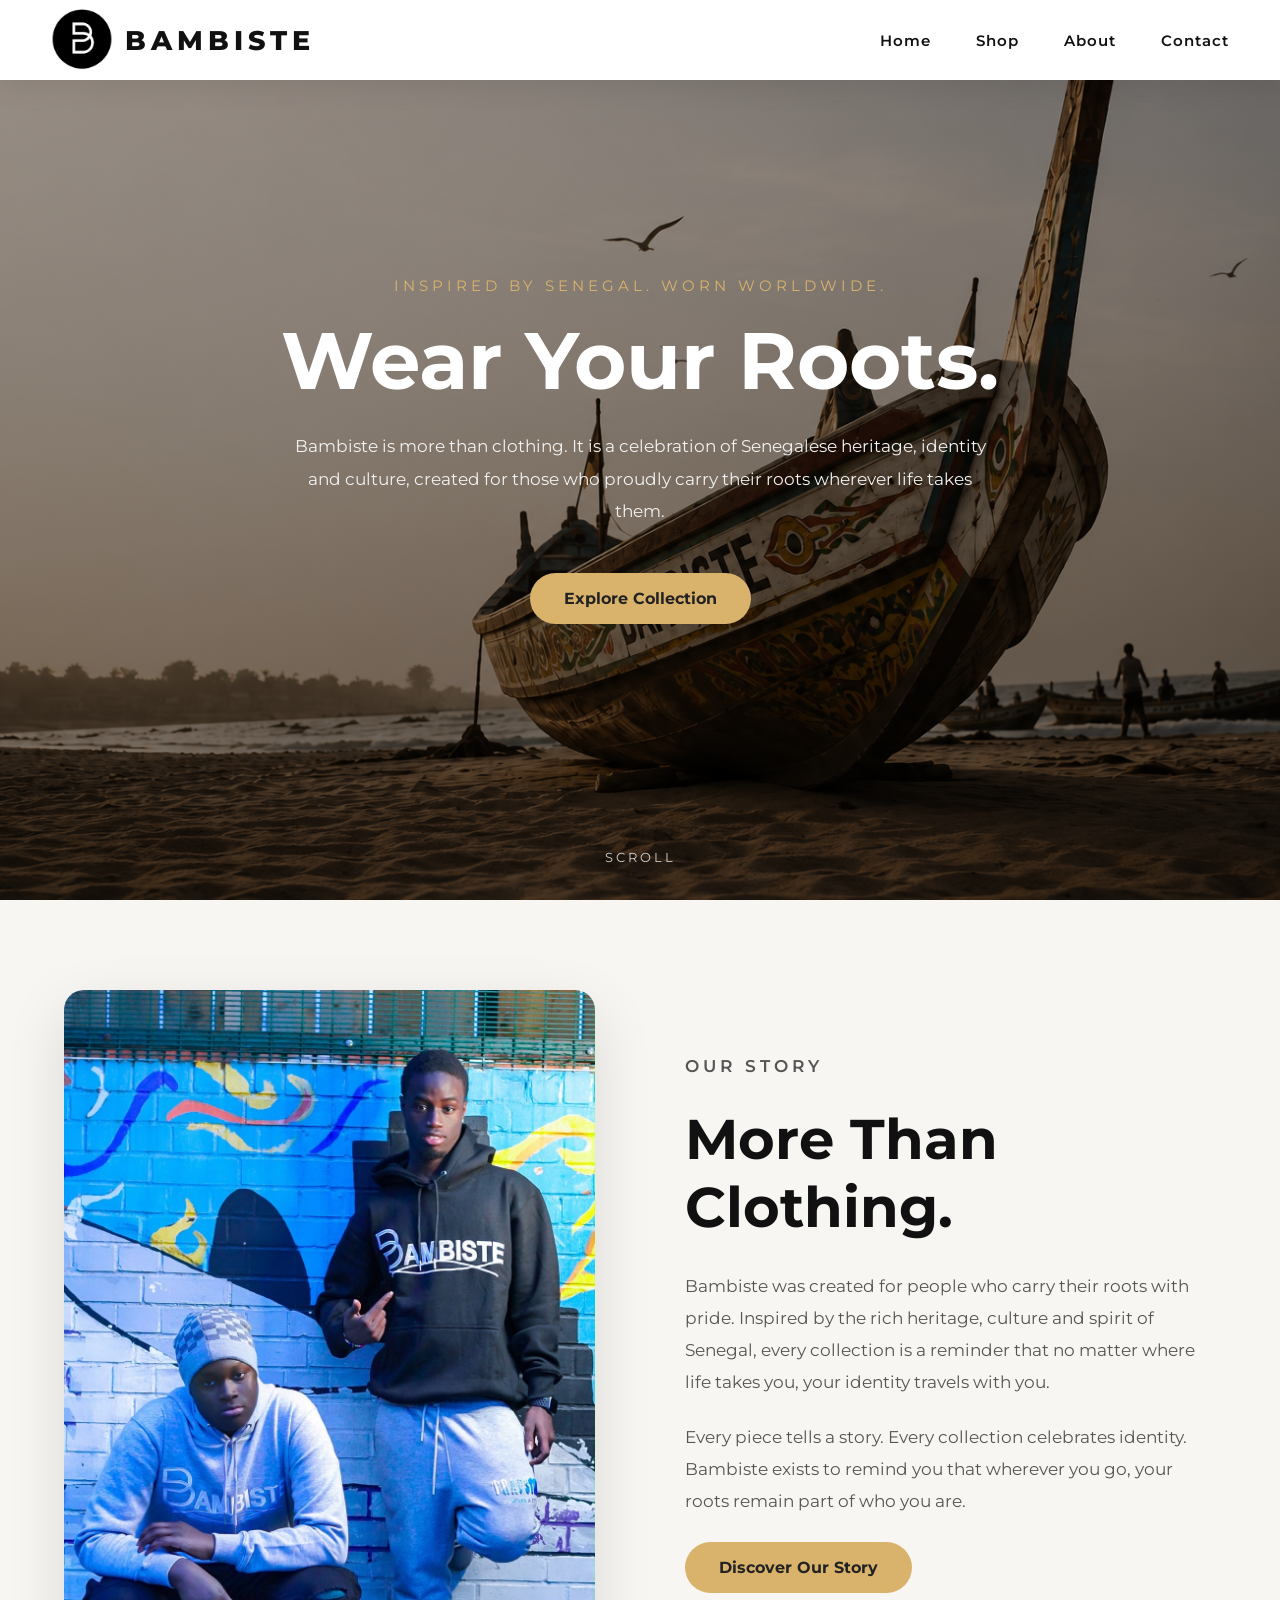
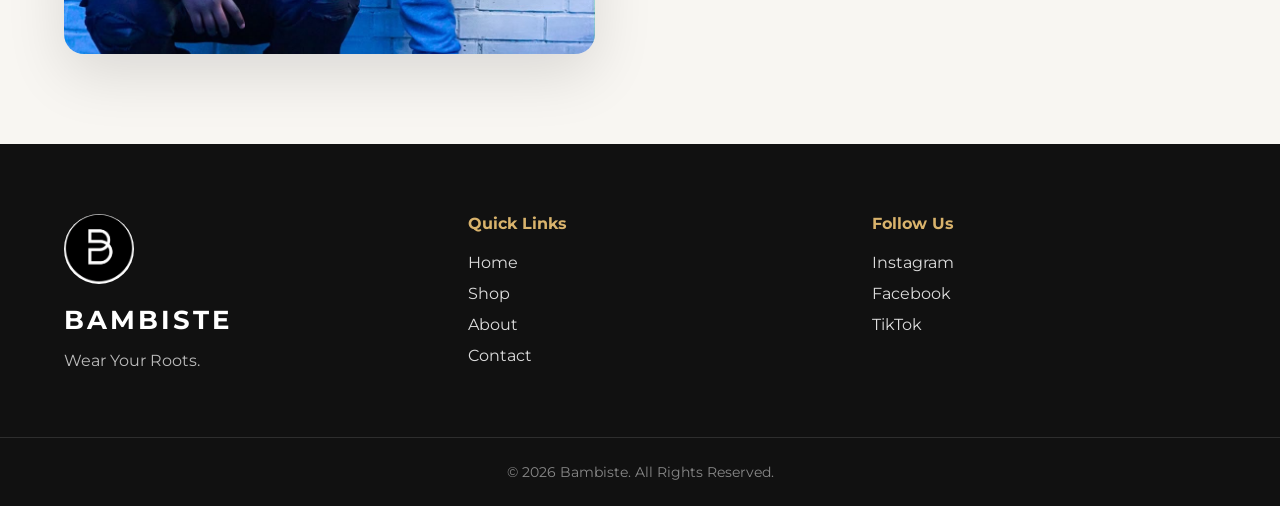
==== commit 42f33200: "Update index.html" ====
--- a/index.html
+++ b/index.html
@@ -18,7 +18,7 @@
 
 </head>
 
-<body>
+<body class="inner-page">
 
     <!-- ==========================
          HEADER
--- a/style.css
+++ b/style.css
@@ -132,7 +132,7 @@
 
     font-weight:800;
 
-    letter-spacing:4px;
+    letter-spacing:5px;
 
     margin-left:12px;
 
@@ -142,14 +142,47 @@
 
 .logo img{
 
-    width:55px;
-    height:55px;
-
+    width:62px;
+    height:62px;
+
+    object-fit:cover;
     border-radius:50%;
-
-    object-fit:cover;
-
-    transition:.3s;
+}
+
+/* =====================================
+   INNER PAGE NAVBAR
+===================================== */
+
+.inner-page header{
+
+    background:#ffffff;
+
+    box-shadow:0 8px 25px rgba(0,0,0,.08);
+
+}
+
+.inner-page .logo,
+.inner-page .logo span{
+
+    color:#111;
+
+}
+
+.inner-page .nav-links a{
+
+    color:#111;
+
+}
+
+.inner-page .nav-links a:hover{
+
+    color:#d9b36c;
+
+}
+
+.inner-page header.scrolled{
+
+    background:#ffffff;
 
 }
 
@@ -1445,7 +1478,116 @@
     margin-bottom:30px;
 
 }
-
+/* =====================================
+   FOOTER
+===================================== */
+
+.footer{
+
+    background:#111;
+
+    color:#fff;
+
+    padding:70px 0 25px;
+
+}
+
+.footer-container{
+
+    width:90%;
+
+    max-width:1300px;
+
+    margin:auto;
+
+    display:grid;
+
+    grid-template-columns:repeat(3,1fr);
+
+    gap:60px;
+
+}
+
+.footer-logo img{
+
+    width:70px;
+
+    border-radius:50%;
+
+    margin-bottom:20px;
+
+}
+
+.footer-logo h3{
+
+    font-size:1.6rem;
+
+    letter-spacing:3px;
+
+    margin-bottom:12px;
+
+}
+
+.footer-logo p{
+
+    color:#bbb;
+
+    line-height:1.8;
+
+}
+
+.footer-links h4,
+.footer-social h4{
+
+    margin-bottom:20px;
+
+    color:#d9b36c;
+
+}
+
+.footer-links a,
+.footer-social a{
+
+    display:block;
+
+    color:#ddd;
+
+    margin-bottom:12px;
+
+    transition:.3s;
+
+}
+
+.footer-links a:hover,
+.footer-social a:hover{
+
+    color:#d9b36c;
+
+    padding-left:6px;
+
+}
+
+.footer-social i{
+
+    width:22px;
+
+}
+
+.footer-bottom{
+
+    text-align:center;
+
+    margin-top:60px;
+
+    padding-top:25px;
+
+    border-top:1px solid rgba(255,255,255,.12);
+
+    color:#888;
+
+    font-size:.9rem;
+
+}
 /* =====================================================
    RESPONSIVE
 ===================================================== */
@@ -1559,6 +1701,21 @@
     padding:30px;
 
 }
+.footer-container{
+
+    grid-template-columns:1fr;
+
+    text-align:center;
+
+    gap:40px;
+
+}
+
+.footer-logo img{
+
+    margin:0 auto 20px;
+
+}
 
 }
 
@@ -1667,5 +1824,505 @@
         display:none;
 
     }
-
-}
+    
+}
+/* =====================================================
+   PRODUCT PAGE
+===================================================== */
+
+.product-page{
+
+    padding:170px 0 100px;
+    background:#f8f6f2;
+
+}
+
+.breadcrumb{
+
+    margin-bottom:45px;
+    color:#777;
+    font-size:.95rem;
+
+}
+
+.breadcrumb a{
+
+    color:#555;
+    transition:.3s;
+
+}
+
+.breadcrumb a:hover{
+
+    color:#d9b36c;
+
+}
+
+.product-grid{
+
+    display:grid;
+    grid-template-columns:1.1fr 1fr;
+    gap:70px;
+    align-items:start;
+
+}
+
+/* ==========================
+   PRODUCT GALLERY
+========================== */
+
+.product-gallery{
+
+    position:sticky;
+    top:120px;
+
+}
+
+.main-image{
+
+    background:#fff;
+    border-radius:20px;
+    overflow:hidden;
+    box-shadow:0 18px 45px rgba(0,0,0,.08);
+
+}
+
+.main-image img{
+
+    width:100%;
+    display:block;
+    transition:.5s ease;
+
+}
+
+.main-image:hover img{
+
+    transform:scale(1.08);
+
+}
+
+.thumbnail-gallery{
+
+    display:flex;
+    gap:18px;
+    margin-top:25px;
+
+}
+
+.thumb{
+
+    width:95px;
+    height:95px;
+    object-fit:cover;
+    border-radius:12px;
+    cursor:pointer;
+    border:3px solid transparent;
+    transition:.35s;
+
+}
+
+.thumb:hover{
+
+    border-color:#d9b36c;
+    transform:translateY(-4px);
+
+}
+
+.active-thumb{
+
+    border-color:#d9b36c;
+
+}
+
+/* ==========================
+   PRODUCT INFO
+========================== */
+
+.product-brand{
+
+    color:#d9b36c;
+    font-weight:700;
+    letter-spacing:3px;
+    margin-bottom:15px;
+
+}
+
+.product-info h1{
+
+    font-size:3rem;
+    margin-bottom:18px;
+    color:#111;
+
+}
+
+.rating{
+
+    margin-bottom:25px;
+    color:#d9b36c;
+    font-size:1.1rem;
+
+}
+
+.rating span{
+
+    color:#777;
+    margin-left:10px;
+
+}
+
+.price{
+
+    font-size:2.3rem;
+    margin-bottom:30px;
+    color:#111;
+
+}
+
+.product-description{
+
+    color:#555;
+    line-height:1.9;
+    margin-bottom:40px;
+
+}
+
+/* ==========================
+   OPTIONS
+========================== */
+
+.product-option{
+
+    margin-bottom:35px;
+
+}
+
+.product-option h3{
+
+    margin-bottom:15px;
+    font-size:1rem;
+
+}
+
+/* ==========================
+   SIZE BUTTONS
+========================== */
+
+.sizes{
+
+    display:flex;
+    flex-wrap:wrap;
+    gap:12px;
+
+}
+
+.sizes button{
+
+    width:60px;
+    height:50px;
+
+    border:2px solid #ddd;
+    background:#fff;
+
+    border-radius:10px;
+
+    cursor:pointer;
+
+    font-weight:600;
+
+    transition:.3s;
+
+}
+
+.sizes button:hover{
+
+    border-color:#d9b36c;
+    color:#d9b36c;
+
+}
+
+.sizes .selected{
+
+    background:#d9b36c;
+    color:#fff;
+    border-color:#d9b36c;
+
+}
+
+/* ==========================
+   QUANTITY
+========================== */
+
+.quantity-box{
+
+    display:inline-flex;
+    align-items:center;
+
+    border:1px solid #ddd;
+
+    border-radius:10px;
+
+    overflow:hidden;
+
+}
+
+.quantity-box button{
+
+    width:50px;
+    height:50px;
+
+    border:none;
+
+    background:#fff;
+
+    cursor:pointer;
+
+    font-size:1.3rem;
+
+    transition:.3s;
+
+}
+
+.quantity-box button:hover{
+
+    background:#d9b36c;
+    color:#fff;
+
+}
+
+.quantity-box span{
+
+    width:60px;
+    text-align:center;
+    font-weight:700;
+
+}
+
+/* ==========================
+   BUTTONS
+========================== */
+
+.product-info .btn{
+
+    width:100%;
+    margin-top:15px;
+
+}
+
+.secondary-btn{
+
+    background:#111;
+    color:#fff;
+
+}
+
+.secondary-btn:hover{
+
+    background:#333;
+
+}
+
+/* ==========================
+   PRODUCT DETAILS
+========================== */
+
+.product-details{
+
+    padding:100px 0;
+    background:#fff;
+
+}
+
+.details-grid{
+
+    display:grid;
+    grid-template-columns:1fr 1fr;
+    gap:80px;
+
+}
+
+.details-grid h2{
+
+    margin-bottom:25px;
+    font-size:2rem;
+
+}
+
+.details-grid p{
+
+    color:#666;
+    line-height:2;
+
+}
+
+.details-grid ul{
+
+    list-style:none;
+
+}
+
+.details-grid li{
+
+    padding:12px 0;
+    color:#555;
+    border-bottom:1px solid #eee;
+
+}
+
+/* ==========================
+   RELATED PRODUCTS
+========================== */
+
+.related-products{
+
+    padding:120px 0;
+    background:#f8f6f2;
+
+}
+
+.product-grid-small{
+
+    display:grid;
+    grid-template-columns:repeat(3,1fr);
+    gap:35px;
+
+}
+
+.related-card{
+
+    background:#fff;
+    border-radius:18px;
+    overflow:hidden;
+    text-align:center;
+    box-shadow:0 10px 30px rgba(0,0,0,.08);
+    transition:.35s;
+
+}
+
+.related-card:hover{
+
+    transform:translateY(-8px);
+
+}
+
+.related-card img{
+
+    width:100%;
+    height:340px;
+    object-fit:cover;
+
+}
+
+.related-card h3{
+
+    margin:25px 0 12px;
+
+}
+
+.related-card p{
+
+    color:#d9b36c;
+    font-weight:700;
+    margin-bottom:25px;
+
+}
+
+.related-card .btn{
+
+    margin-bottom:30px;
+
+}
+
+/* ==========================
+   RESPONSIVE
+========================== */
+
+@media(max-width:1000px){
+
+    .product-grid{
+
+        grid-template-columns:1fr;
+        gap:60px;
+
+    }
+
+    .product-gallery{
+
+        position:relative;
+        top:auto;
+
+    }
+
+    .details-grid{
+
+        grid-template-columns:1fr;
+
+    }
+
+    .product-grid-small{
+
+        grid-template-columns:repeat(2,1fr);
+
+    }
+
+}
+
+@media(max-width:768px){
+
+    .product-page{
+
+        padding-top:140px;
+
+    }
+
+    .product-info h1{
+
+        font-size:2.3rem;
+
+    }
+
+    .price{
+
+        font-size:2rem;
+
+    }
+
+    .thumbnail-gallery{
+
+        justify-content:center;
+        flex-wrap:wrap;
+
+    }
+
+    .product-grid-small{
+
+        grid-template-columns:1fr;
+
+    }
+
+}
+
+@media(max-width:480px){
+
+    .thumb{
+
+        width:70px;
+        height:70px;
+
+    }
+
+    .sizes button{
+
+        width:48px;
+        height:45px;
+
+    }
+
+    .quantity-box{
+
+        width:100%;
+        justify-content:space-between;
+
+    }
+    
+}
+
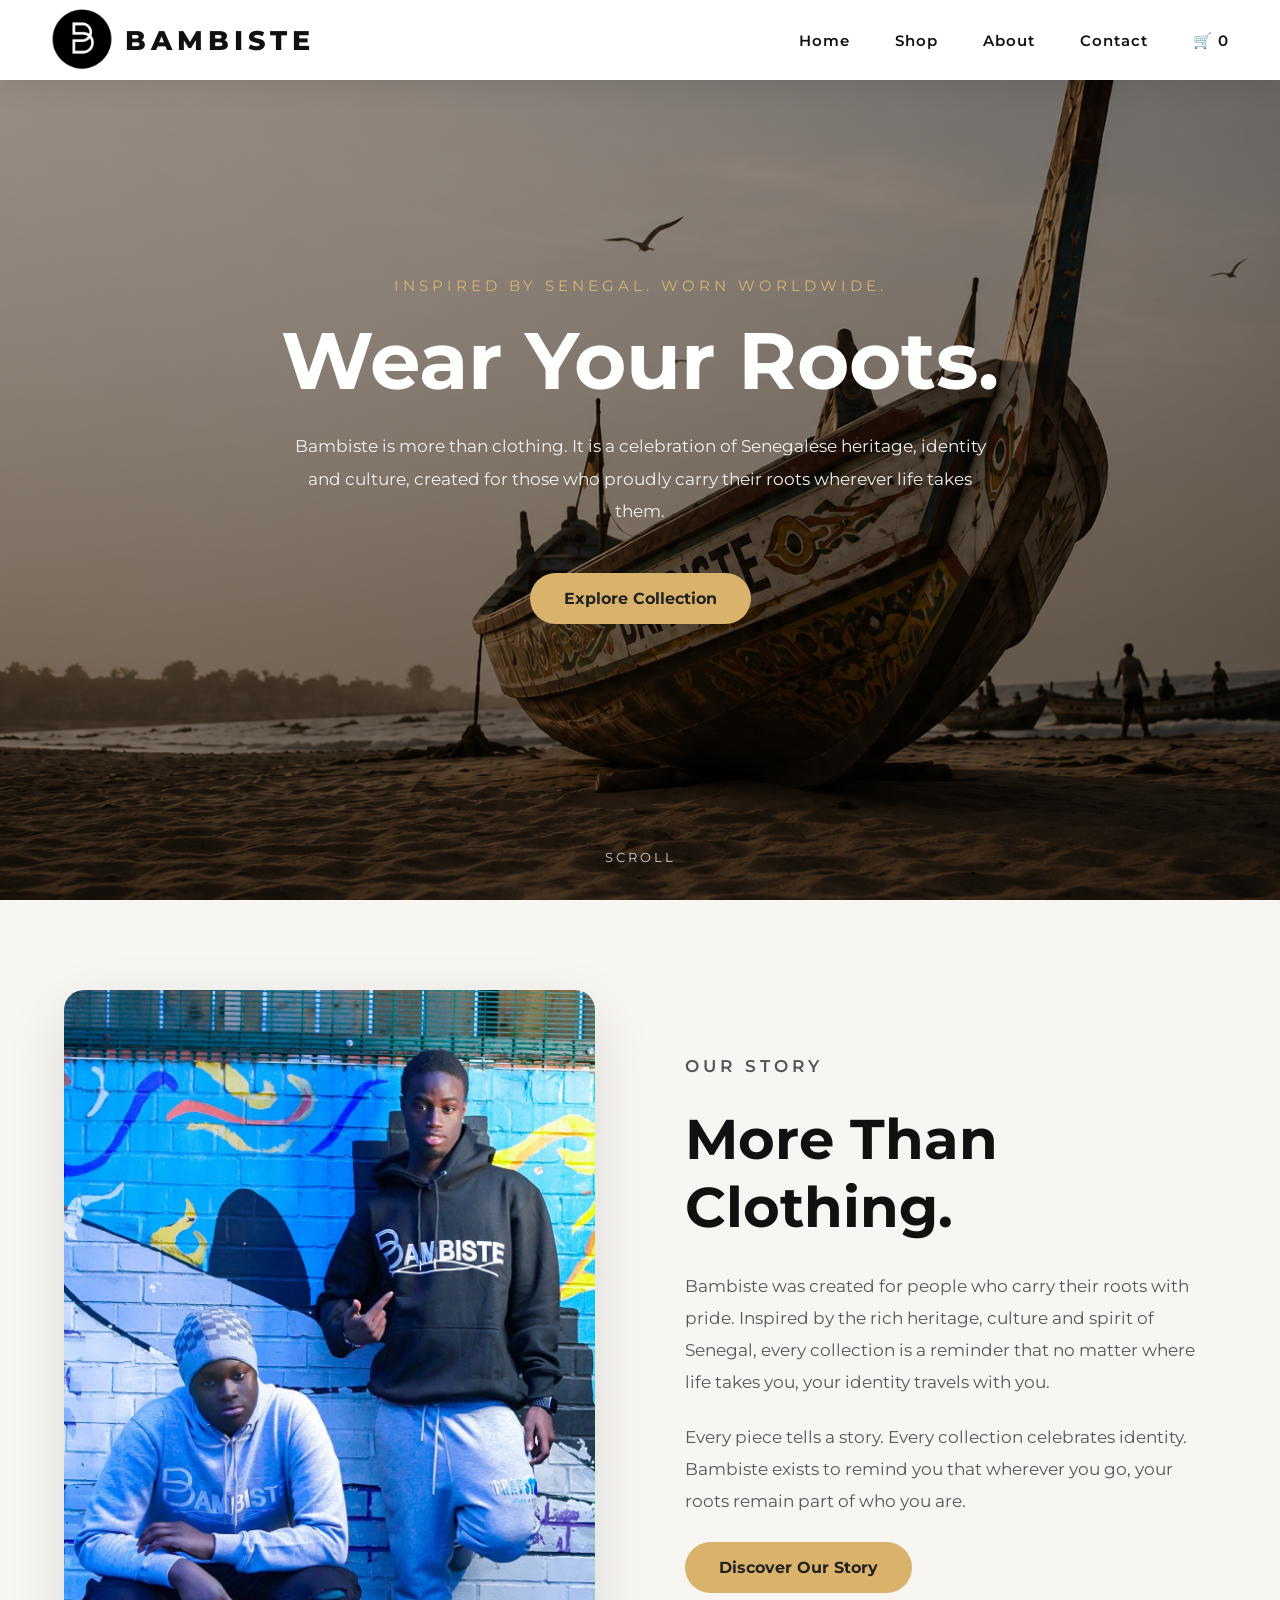
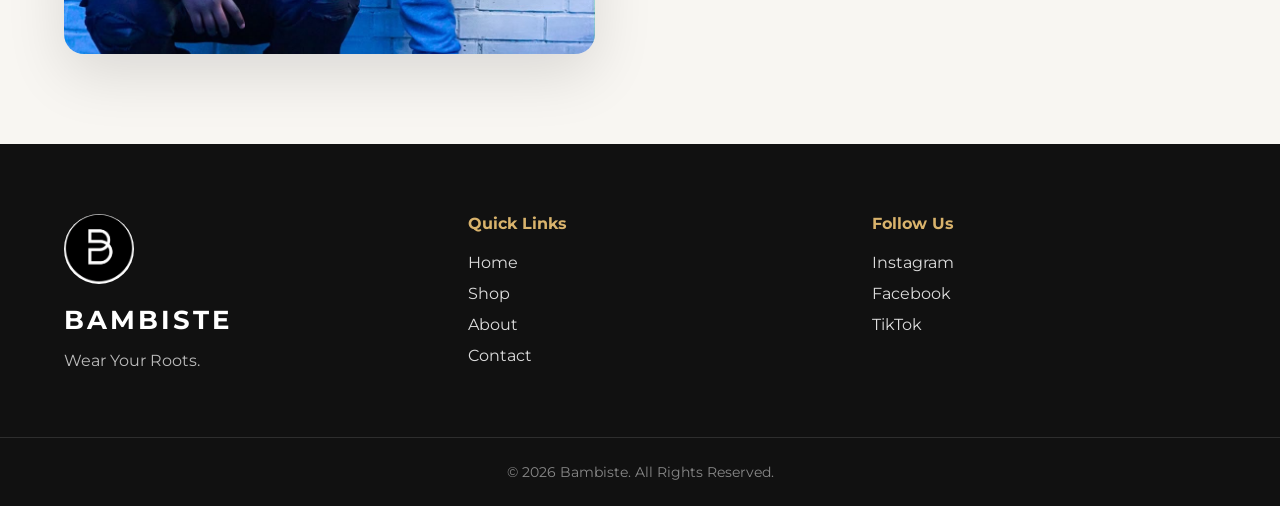
==== commit dd8e3057: "Update index.html" ====
--- a/index.html
+++ b/index.html
@@ -25,30 +25,34 @@
     =========================== -->
 
     <header>
-
-        <nav class="navbar">
-
-            <a href="index.html" class="logo">
-
-                <img src="logo.PNG" alt="Bambiste Logo">
-
-                <span>BAMBISTE</span>
-
+        
+    <nav class="navbar">
+
+    <a href="index.html" class="logo">
+        <img src="logo.PNG" alt="Bambiste Logo">
+        <span>BAMBISTE</span>
+    </a>
+
+    <!-- Hamburger Button -->
+    <div class="menu-toggle" id="menu-toggle">
+        ☰
+    </div>
+
+    <ul class="nav-links" id="nav-links">
+        <li><a href="index.html">Home</a></li>
+        <li><a href="shop.html">Shop</a></li>
+        <li><a href="about.html">About</a></li>
+        <li><a href="contact.html">Contact</a></li>
+
+        <li class="cart-link">
+            <a href="cart.html">
+               🛒 <span id="cart-count">0</span>
             </a>
 
-            <ul class="nav-links">
-
-                <li><a href="index.html">Home</a></li>
-
-                <li><a href="shop.html">Shop</a></li>
-
-                <li><a href="about.html">About</a></li>
-
-                <li><a href="contact.html">Contact</a></li>
-
-            </ul>
-
-        </nav>
+    </li>
+    </ul>
+
+</nav>
 
     </header>
 
--- a/style.css
+++ b/style.css
@@ -253,6 +253,17 @@
     width:100%;
 
 }
+.menu-toggle{
+
+    display:none;
+
+    font-size:2rem;
+
+    cursor:pointer;
+
+    color:#222;
+
+}
 
 
 /* =====================================================
@@ -1723,30 +1734,57 @@
 
     .navbar{
 
-        height:auto;
-
-        padding:18px 0;
-
-        flex-direction:column;
-
-    }
-
-    .logo{
-
-        margin-bottom:15px;
-
-    }
-
-    .nav-links{
-
-        justify-content:center;
-
-        flex-wrap:wrap;
-
-        gap:22px;
-
-    }
-
+    height:80px;
+
+    flex-direction:row;
+
+}
+
+.menu-toggle{
+
+    display:block;
+
+    font-size:2rem;
+
+}
+
+.nav-links{
+
+    position:absolute;
+
+    top:80px;
+
+    left:0;
+
+    width:100%;
+
+    background:#fff;
+
+    flex-direction:column;
+
+    gap:25px;
+
+    padding:35px 0;
+
+    display:none;
+
+    box-shadow:0 15px 30px rgba(0,0,0,.08);
+
+}
+
+.nav-links.active{
+
+    display:flex;
+
+}
+
+.nav-links a{
+
+    color:#222;
+
+    font-size:1rem;
+
+}
     .hero h1{
 
         font-size:2.7rem;
